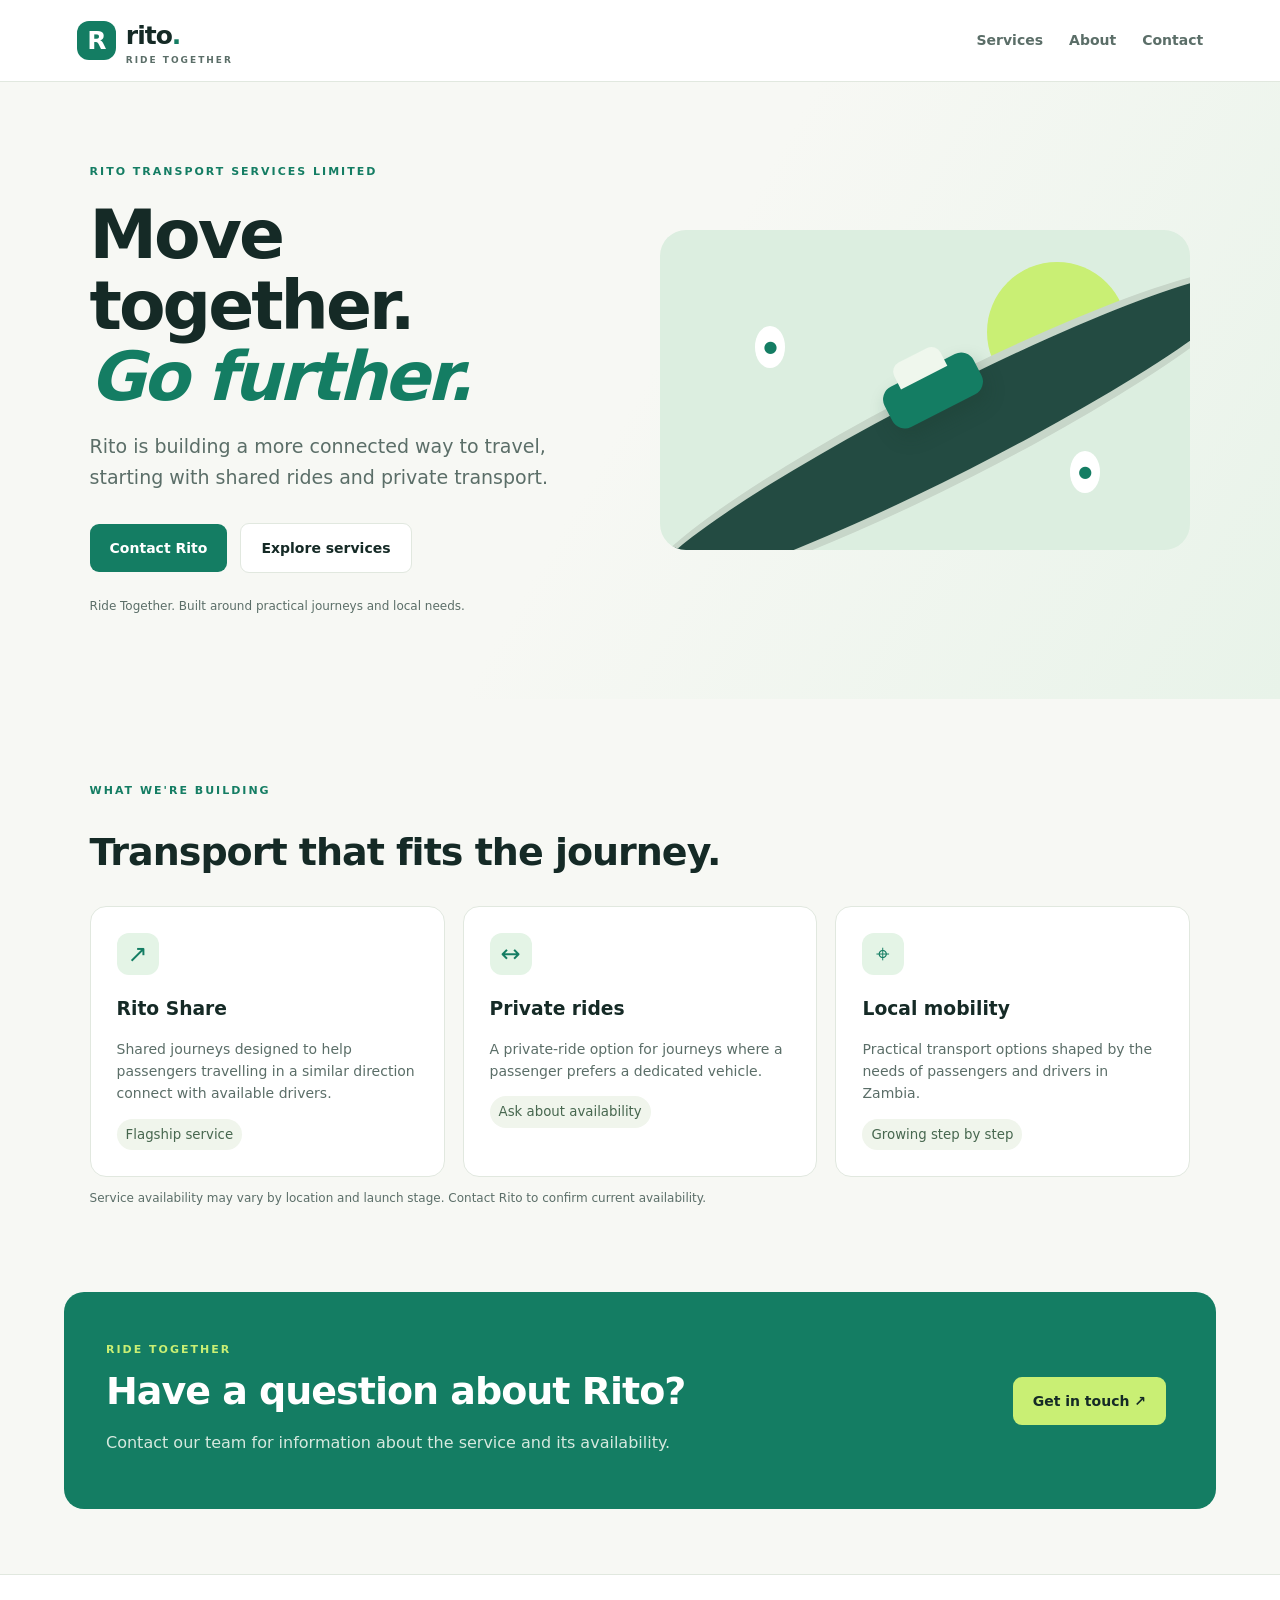
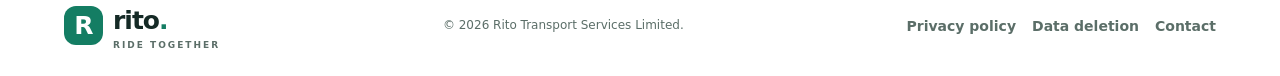
==== index.html @ 321a10cb "Add files via upload" ====
<!doctype html><html lang="en"><head><meta charset="utf-8"><meta name="viewport" content="width=device-width,initial-scale=1"><meta name="description" content="Rito Transport Services Limited — shared rides and private transport in Zambia."><title>Rito Transport Services Limited | Ride Together</title><link rel="stylesheet" href="styles.css"></head><body>
<header><a class="brand" href="index.html"><b>R</b><span>rito<span class="green">.</span><small>RIDE TOGETHER</small></span></a><nav><a href="#services">Services</a><a href="about.html">About</a><a href="contact.html">Contact</a></nav></header>
<main><section class="hero"><div><p class="eyebrow">RITO TRANSPORT SERVICES LIMITED</p><h1>Move together.<br><em>Go further.</em></h1><p class="lead">Rito is building a more connected way to travel, starting with shared rides and private transport.</p><a class="btn" href="contact.html">Contact Rito</a> <a class="btn secondary" href="#services">Explore services</a><p class="small">Ride Together. Built around practical journeys and local needs.</p></div><div class="art"><div class="sun"></div><div class="road"></div><div class="car"></div><span class="pin p1">●</span><span class="pin p2">●</span></div></section>
<section class="section" id="services"><p class="eyebrow">WHAT WE'RE BUILDING</p><h2>Transport that fits the journey.</h2><div class="cards"><article><span class="symbol">↗</span><h3>Rito Share</h3><p>Shared journeys designed to help passengers travelling in a similar direction connect with available drivers.</p><small>Flagship service</small></article><article><span class="symbol">↔</span><h3>Private rides</h3><p>A private-ride option for journeys where a passenger prefers a dedicated vehicle.</p><small>Ask about availability</small></article><article><span class="symbol">⌖</span><h3>Local mobility</h3><p>Practical transport options shaped by the needs of passengers and drivers in Zambia.</p><small>Growing step by step</small></article></div><p class="small">Service availability may vary by location and launch stage. Contact Rito to confirm current availability.</p></section><section class="cta"><div><p class="eyebrow">RIDE TOGETHER</p><h2>Have a question about Rito?</h2><p>Contact our team for information about the service and its availability.</p></div><a class="btn light" href="contact.html">Get in touch ↗</a></section></main>
<footer><a class="brand" href="index.html"><b>R</b><span>rito<span class="green">.</span><small>RIDE TOGETHER</small></span></a><p>© 2026 Rito Transport Services Limited.</p><div><a href="privacy.html">Privacy policy</a><a href="deletion.html">Data deletion</a><a href="contact.html">Contact</a></div></footer></body></html>
---- styles.css ----
:root{--ink:#152a26;--muted:#5b6e68;--green:#147d63;--lime:#c9ef74;--paper:#f7f8f4;--line:#e1e8df}*{box-sizing:border-box}body{margin:0;background:var(--paper);color:var(--ink);font-family:Inter,system-ui,-apple-system,"Segoe UI",sans-serif;line-height:1.6}a{color:var(--green)}header{min-height:80px;padding:16px 6%;display:flex;align-items:center;justify-content:space-between;background:#fff;border-bottom:1px solid var(--line)}.brand{display:flex;align-items:center;gap:10px;color:var(--ink);text-decoration:none;font-size:25px;font-weight:850;letter-spacing:-1px}.brand b{display:grid;place-items:center;width:39px;height:39px;border-radius:12px;background:var(--green);color:#fff}.brand small{display:block;font-size:9px;line-height:1;letter-spacing:2px;color:var(--muted)}.green,em{color:var(--green)}nav{display:flex;gap:26px}nav a,footer a{font-size:14px;text-decoration:none;color:var(--muted);font-weight:650}.hero{padding:70px 7%;display:grid;grid-template-columns:1fr 1fr;align-items:center;gap:40px;background:linear-gradient(120deg,#f7f8f4 50%,#e8f3e9)}.eyebrow{font-size:11px;letter-spacing:2px;font-weight:850;color:var(--green)}h1{font-size:clamp(42px,5.3vw,70px);line-height:1.05;letter-spacing:-3px;margin:18px 0}.lead{font-size:19px;color:var(--muted);max-width:650px}.btn{display:inline-block;background:var(--green);color:#fff;padding:13px 20px;border-radius:9px;text-decoration:none;font-size:14px;font-weight:750;margin:12px 8px 12px 0}.secondary{background:white;color:var(--ink);border:1px solid var(--line)}.small{font-size:12px;color:var(--muted)}.art{height:320px;border-radius:26px;background:#dceee0;position:relative;overflow:hidden}.sun{position:absolute;right:12%;top:10%;width:140px;height:140px;border-radius:50%;background:var(--lime)}.road{position:absolute;left:-10%;top:47%;width:130%;height:100px;background:#234b42;border:8px solid #c7d6c9;border-radius:50%;transform:rotate(-27deg)}.car{position:absolute;left:42%;top:43%;width:100px;height:45px;background:var(--green);border-radius:14px;transform:rotate(-27deg);box-shadow:0 10px 18px #193b2e44}.car:before{content:"";position:absolute;left:22px;top:-18px;width:52px;height:25px;background:#eff7ed;border-radius:10px 10px 0 0}.pin{position:absolute;background:#fff;color:var(--green);border-radius:50%;padding:8px}.p1{left:18%;top:30%}.p2{right:17%;bottom:18%}.section{padding:72px 7%}h2{font-size:clamp(28px,3vw,38px);line-height:1.15;letter-spacing:-1px}.cards{display:grid;grid-template-columns:repeat(3,1fr);gap:18px}.cards article,.panel{padding:26px;background:#fff;border:1px solid var(--line);border-radius:16px}.symbol{display:inline-grid;place-items:center;width:42px;height:42px;border-radius:12px;background:#e4f4e6;color:var(--green);font-size:24px}.cards h3{margin-bottom:6px}.cards p,.panel p{color:var(--muted);font-size:14px}.cards small{display:inline-block;background:#f0f5ec;padding:5px 9px;border-radius:99px;color:#47674f}.cta{margin:0 5% 65px;padding:38px 42px;border-radius:20px;background:var(--green);color:#fff;display:flex;align-items:center;justify-content:space-between;gap:25px}.cta .eyebrow{color:var(--lime)}.cta h2{margin:8px 0}.cta p{color:#d6e9df}.light{background:var(--lime);color:var(--ink)}.inner{max-width:900px;min-height:65vh;margin:auto;padding:65px 26px 85px}.inner h1{font-size:clamp(40px,5vw,62px)}.panel{margin:30px 0}.panel h2{font-size:23px;margin:20px 0 6px}.panel h2:first-child{margin-top:0}.contact{display:flex;gap:22px}.contact h2{margin-top:0}footer{display:flex;align-items:center;justify-content:space-between;gap:20px;padding:26px 5%;background:#fff;border-top:1px solid var(--line);flex-wrap:wrap}footer p{font-size:12px;color:var(--muted)}footer div{display:flex;gap:16px;flex-wrap:wrap}@media(max-width:760px){header{flex-wrap:wrap;gap:14px}nav{gap:15px}.hero{grid-template-columns:1fr;padding:48px 7%}.art{height:250px}.cards{grid-template-columns:1fr}.cta{margin-bottom:32px;padding:28px;align-items:flex-start;flex-direction:column}footer{align-items:flex-start;flex-direction:column}}
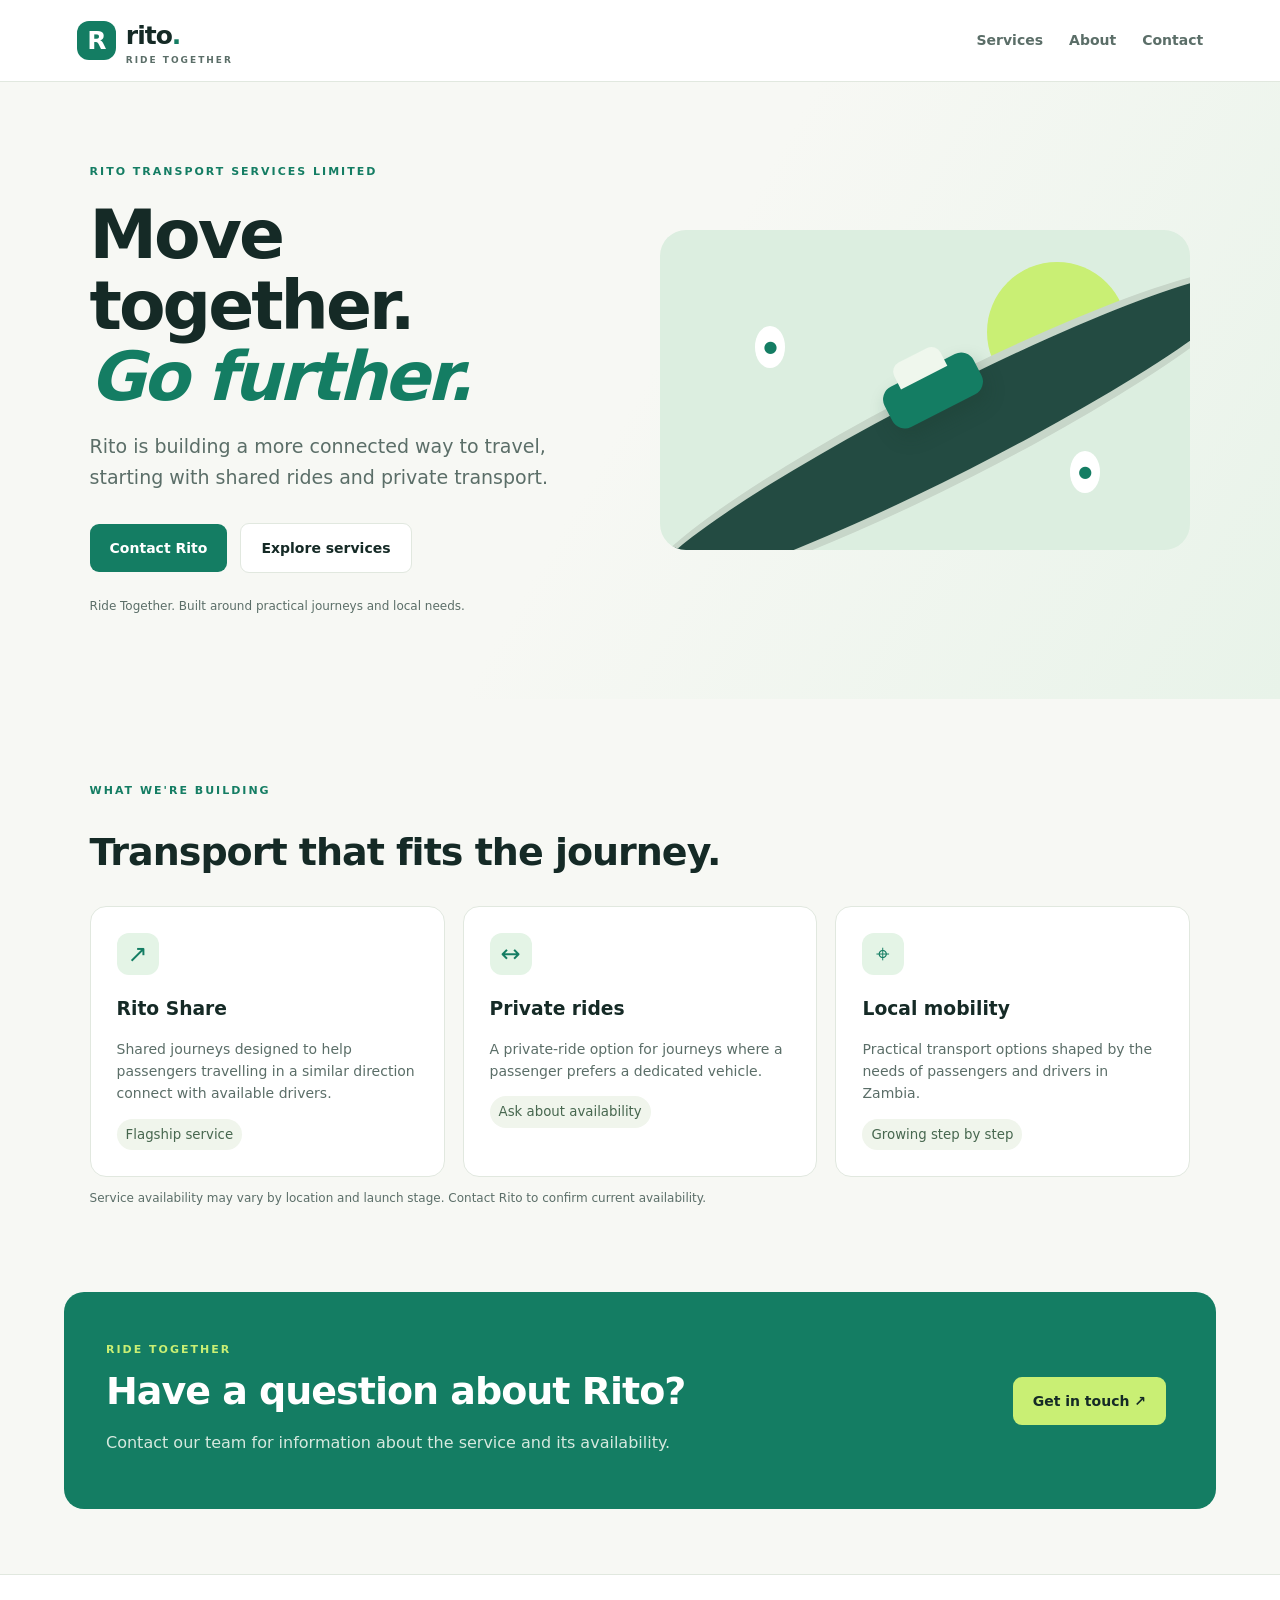
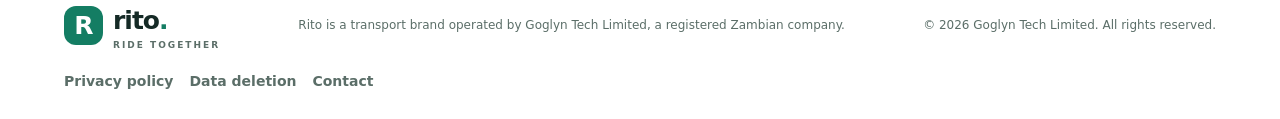
==== commit 7640e1c8: "Add files via upload" ====
--- a/index.html
+++ b/index.html
@@ -2,4 +2,4 @@
 <header><a class="brand" href="index.html"><b>R</b><span>rito<span class="green">.</span><small>RIDE TOGETHER</small></span></a><nav><a href="#services">Services</a><a href="about.html">About</a><a href="contact.html">Contact</a></nav></header>
 <main><section class="hero"><div><p class="eyebrow">RITO TRANSPORT SERVICES LIMITED</p><h1>Move together.<br><em>Go further.</em></h1><p class="lead">Rito is building a more connected way to travel, starting with shared rides and private transport.</p><a class="btn" href="contact.html">Contact Rito</a> <a class="btn secondary" href="#services">Explore services</a><p class="small">Ride Together. Built around practical journeys and local needs.</p></div><div class="art"><div class="sun"></div><div class="road"></div><div class="car"></div><span class="pin p1">●</span><span class="pin p2">●</span></div></section>
 <section class="section" id="services"><p class="eyebrow">WHAT WE'RE BUILDING</p><h2>Transport that fits the journey.</h2><div class="cards"><article><span class="symbol">↗</span><h3>Rito Share</h3><p>Shared journeys designed to help passengers travelling in a similar direction connect with available drivers.</p><small>Flagship service</small></article><article><span class="symbol">↔</span><h3>Private rides</h3><p>A private-ride option for journeys where a passenger prefers a dedicated vehicle.</p><small>Ask about availability</small></article><article><span class="symbol">⌖</span><h3>Local mobility</h3><p>Practical transport options shaped by the needs of passengers and drivers in Zambia.</p><small>Growing step by step</small></article></div><p class="small">Service availability may vary by location and launch stage. Contact Rito to confirm current availability.</p></section><section class="cta"><div><p class="eyebrow">RIDE TOGETHER</p><h2>Have a question about Rito?</h2><p>Contact our team for information about the service and its availability.</p></div><a class="btn light" href="contact.html">Get in touch ↗</a></section></main>
-<footer><a class="brand" href="index.html"><b>R</b><span>rito<span class="green">.</span><small>RIDE TOGETHER</small></span></a><p>© 2026 Rito Transport Services Limited.</p><div><a href="privacy.html">Privacy policy</a><a href="deletion.html">Data deletion</a><a href="contact.html">Contact</a></div></footer></body></html>+<footer><a class="brand" href="index.html"><b>R</b><span>rito<span class="green">.</span><small>RIDE TOGETHER</small></span></a><p>Rito is a transport brand operated by Goglyn Tech Limited, a registered Zambian company.</p><p>© 2026 Goglyn Tech Limited. All rights reserved.</p><div><a href="privacy.html">Privacy policy</a><a href="deletion.html">Data deletion</a><a href="contact.html">Contact</a></div></footer></body></html>
